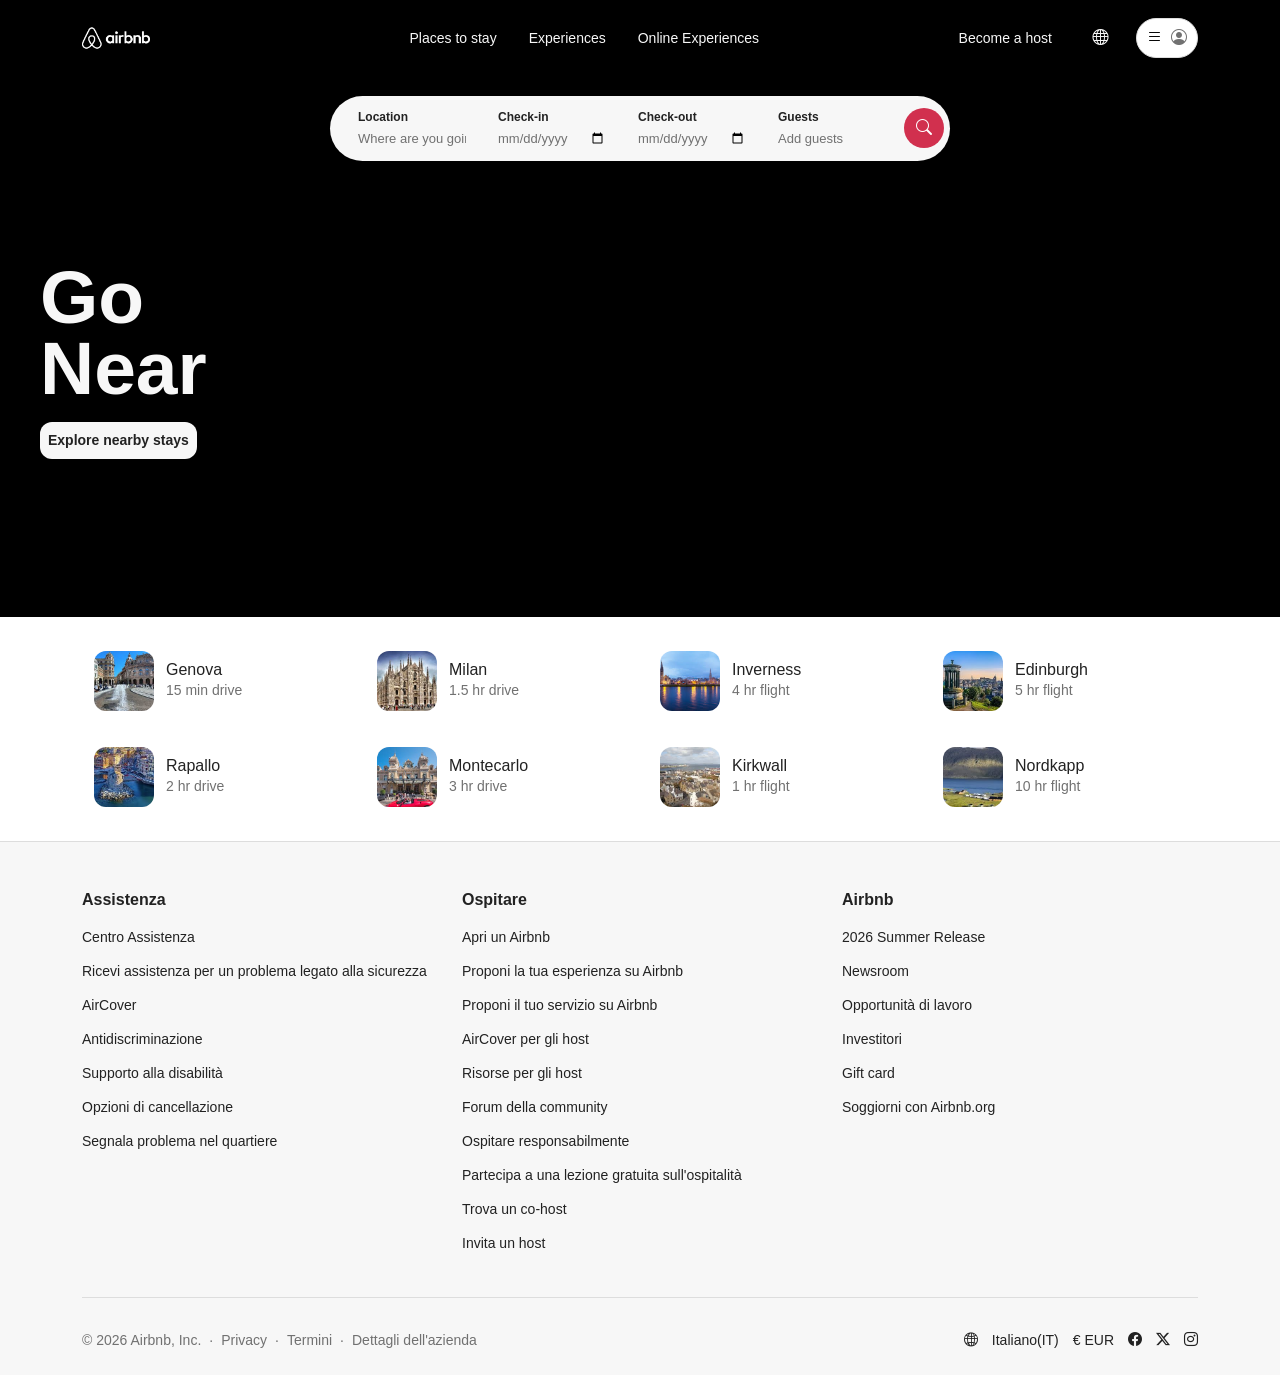
==== index.html @ c4cf6359 "aggiunta hover a search-lens" ====
<!DOCTYPE html>
<html lang="it">

<head>
  <meta charset="UTF-8">
  <meta name="viewport" content="width=device-width, initial-scale=1.0">
  <title>Airbnb Clone</title>

  <!-- BOOTSTRAP -->
  <link href="https://cdn.jsdelivr.net/npm/bootstrap@5.3.8/dist/css/bootstrap.min.css" rel="stylesheet">

  <!-- BOOTSTRAP ICONS -->
  <link rel="stylesheet" href="https://cdn.jsdelivr.net/npm/bootstrap-icons@1.11.3/font/bootstrap-icons.css">

  <!-- CSS -->
  <link rel="stylesheet" href="style.css">
</head>

<body>

    <header class="topbar">
        <nav class="navbar navbar-expand-lg py-3">
            <div class="container">

                <!-- logo -->
                <a href="#" class="navbar-brand brand me-0">
                    <img src="assets/logo.png" alt="Airbnb logo">
                </a>

                  <!-- bottone hamburger -->
                <button class="navbar-toggler custom-toggler border-0 shadow-none" type="button" data-bs-toggle="collapse" data-bs-target="#airbnbNavbar" aria-controls="airbnbNavbar" aria-expanded="false" aria-label="Toggle navigation">
                    <span class="navbar-toggler-icon"></span>
                </button>

                 <!-- contenuto collassabile -->
                <div class="collapse navbar-collapse" id="airbnbNavbar">

                    <!-- menu centrale -->
                    <ul class="navbar-nav mx-auto mb-lg-0 align-items-lg-center">
                        <li class="nav-item">
                            <a href="#" class="nav-link topbar-link">Places to stay</a>
                        </li>
                        <li class="nav-item">
                            <a href="#" class="nav-link topbar-link">Experiences</a>
                        </li>
                        <li class="nav-item">
                            <a href="#" class="nav-link topbar-link">Online Experiences</a>
                        </li>
                    </ul>

                    <!-- parte destra -->
                     <div class="d-flex flex-column flex-lg-row align-items-start align-items-lg-center gap-2 gap-lg-3 topbar-right">
                        <a href="#" class="host-link text-decoration-none">Become a host</a>

                        <button class="icon-btn d-flex align-items-center justify-content-center" type="button">
                            <i class="bi bi-globe"></i>
                        </button>

                        <button class="profile-btn d-flex align-items-center gap-2" type="button">
                            <i class="bi bi-list" style="color: black;"></i>
                            <i class="bi bi-person-circle"></i>
                        </button>
                     </div>
                </div>
            </div>
        </nav>
    </header>

    <section class="hero">
    <form class="airbnb-search shadow-sm">
        <div class="search-group">
            <label for="location">Location</label>
            <input type="text" id="location" placeholder="Where are you going?">
        </div>

        <div class="search-group">
            <label for="checkin">Check-in</label>
            <input type="date" id="checkin">
        </div>

        <div class="search-group">
            <label for="checkout">Check-out</label>
            <input type="date" id="checkout">
        </div>

        <div class="search-group">
            <label for="guests">Guests</label>
            <input type="text" id="guests" placeholder="Add guests">
        </div>

        <div class="search-lens">
            <i class="bi bi-search" style="color: white;"></i>
        </div>
    </form>

    <!-- CONTENUTO HERO -->
    <div class="hero-content">
      <div class="hero-text">

        <h1>
          Go<br>
          Near
        </h1>

        <a href="#" class="hero-btn">
          Explore nearby stays
        </a>
      </div>
    </div>
    </section>

    <section class="places py-4">
      <div class="container">
        <div class="row g-3">
          <div class="col-12 col-sm-6 col-lg-3">
            <div class="place-card">
              <img src="assets/principale/download.jpg" alt="Genova">
              <div>
                <h4>Genova</h4>
                <p>15 min drive</p>
              </div>
            </div>
          </div>

          <div class="col-12 col-sm-6 col-lg-3">
            <div class="place-card">
              <img src="assets/principale/download1.jpg" alt="Milan">
              <div>
                <h4>Milan</h4>
                <p>1.5 hr drive</p>
              </div>
            </div>
          </div>

          <div class="col-12 col-sm-6 col-lg-3">
            <div class="place-card">
              <img src="assets/principale/download2.jpg" alt="Inverness">
              <div>
                <h4>Inverness</h4>
                <p>4 hr flight</p>
              </div>
            </div>
          </div>

          <div class="col-12 col-sm-6 col-lg-3">
            <div class="place-card">
              <img src="assets/principale/download3.jpg" alt="Edinburgh">
              <div>
                <h4>Edinburgh</h4>
                <p>5 hr flight</p>
              </div>
            </div>
          </div>

          <div class="col-12 col-sm-6 col-lg-3">
            <div class="place-card">
              <img src="assets/principale/download4.jpg" alt="Rapallo">
              <div>
                <h4>Rapallo</h4>
                <p>2 hr drive</p>
              </div>
            </div>
          </div>

          <div class="col-12 col-sm-6 col-lg-3">
            <div class="place-card">
              <img src="assets/principale/download5.jpg" alt="Montecarlo">
              <div>
                <h4>Montecarlo</h4>
                <p>3 hr drive</p>
              </div>
            </div>
          </div>

          <div class="col-12 col-sm-6 col-lg-3">
            <div class="place-card">
              <img src="assets/principale/download6.jpg" alt="Kirkwall">
              <div>
                <h4>Kirkwall</h4>
                <p>1 hr flight</p>
              </div>
            </div>
          </div>

          <div class="col-12 col-sm-6 col-lg-3">
            <div class="place-card">
              <img src="assets/principale/download7.jpg" alt="Nordkapp">
              <div>
                <h4>Nordkapp</h4>
                <p>10 hr flight</p>
              </div>
            </div>
          </div>
        </div>
      </div>
    </section>
    
    <footer>

        <div class="container">
            <div class="row">
                <div class="col-12 col-md-4">

                    <h6>Assistenza</h6>
                    <ul>
                        <li><a href="#">Centro Assistenza</a></li>
                        <li><a href="#">Ricevi assistenza per un problema legato alla sicurezza</a></li>
                        <li><a href="#">AirCover</a></li>
                        <li><a href="#">Antidiscriminazione</a></li>
                        <li><a href="#">Supporto alla disabilità</a></li>
                        <li><a href="#">Opzioni di cancellazione</a></li>
                        <li><a href="#">Segnala problema nel quartiere</a></li>
                        
                    </ul>
                </div>

                <div class="col-12 col-md-4">

                    <h6>Ospitare</h6>
                    <ul>
                        <li><a href="#">Apri un Airbnb</a></li>
                        <li><a href="#">Proponi la tua esperienza su Airbnb</a></li>
                        <li><a href="#">Proponi il tuo servizio su Airbnb</a></li>
                        <li><a href="#">AirCover per gli host</a></li>
                        <li><a href="#">Risorse per gli host</a></li>
                        <li><a href="#">Forum della community</a></li>
                        <li><a href="#">Ospitare responsabilmente</a></li>
                        <li><a href="#">Partecipa a una lezione gratuita sull'ospitalità</a></li>
                        <li><a href="#">Trova un co-host</a></li>
                        <li><a href="#">Invita un host</a></li>
                    </ul>
                </div>

                <div class="col-12 col-md-4">

                    <h6>Airbnb</h6>
                    <ul>
                        <li><a href="#">2026 Summer Release</a></li>
                        <li><a href="#">Newsroom</a></li>
                        <li><a href="#">Opportunità di lavoro</a></li>
                        <li><a href="#">Investitori</a></li>
                        <li><a href="#">Gift card</a></li>
                        <li><a href="#">Soggiorni con Airbnb.org</a></li>
                    </ul>
                </div>
            </div>

            <div class="footer-divider"></div>

            <div class="footer-bottom">
                 <div class="footer-left">
                    <span>© 2026 Airbnb, Inc.</span> 
                    <span>·</span>
                    <a href="#">Privacy</a>
                    <span>·</span>
                    <a href="#">Termini</a>
                    <span>·</span>
                    <a href="#">Dettagli dell'azienda</a>
                </div>

                <div class="footer-right">
                    <i class="bi bi-globe2"></i>
                    <span>Italiano(IT)</span>
                    <span>€ EUR</span>
                    <i class="bi bi-facebook"></i>
                    <i class="bi bi-twitter-x"></i>
                    <i class="bi bi-instagram"></i>
                </div>
            </div>
        </div>
    </footer>

  <!-- BOOTSTRAP JS -->
  <script src="https://cdn.jsdelivr.net/npm/bootstrap@5.3.8/dist/js/bootstrap.bundle.min.js"></script>

</body>
</html>
---- style.css ----
:root {
  --color-black: #000000;
  --color-white: #ffffff;
  --color-dark: #222222;
  --color-gray: #717171;
  --color-light-gray: #f7f7f7;
  --color-border: #dddddd;
  --hero-overlay: rgba(0, 0, 0, 0.45);
  --airbnb-red: #d1304e;
  --airbnb-red-hover: #f60934;
  --color-dark-hover: #1f1f1f;
  --color-soft-text: #cfcfcf;
  --color-soft-text-2: #d8d8d8;
}

/* RESET */
* {
  margin: 0;
  padding: 0;
  box-sizing: border-box;
}

body {
  color: var(--color-dark);
  font-family: Arial, Helvetica, sans-serif;
  background-color: var(--color-white);
}

img {
  display: block;
  max-width: 100%;
}

/* =========================
   NAVBAR
========================= */
.topbar {
  background-color: var(--color-black);
}

.navbar {
  background-color: var(--color-black);
}

.brand img {
  height: 34px;
}

.custom-toggler {
  padding: 4px 8px;
}

.navbar-toggler-icon {
  filter: invert(1);
}

.navbar-nav .nav-item {
  margin: 0;
}

.topbar-link {
  color: var(--color-light-gray);
  font-size: 14px;
  font-weight: 500;
  padding: 10px 16px !important;
  border-radius: 999px;
  transition: background-color 0.2s ease, color 0.2s ease;
}

.topbar-link:hover,
.topbar-link.active {
  background-color: var(--color-dark-hover);
  color: var(--color-light-gray);
}

.host-link {
  color: var(--color-light-gray);
  font-size: 14px;
  font-weight: 500;
  padding: 10px 12px;
  border-radius: 999px;
  transition: background-color 0.2s ease;
  white-space: nowrap;
}

.host-link:hover {
  background-color: var(--color-dark-hover);
  color: var(--color-light-gray);
}

.icon-btn {
  width: 40px;
  height: 40px;
  border: none;
  border-radius: 50%;
  background: transparent;
  color: var(--color-light-gray);
  padding: 0;
  transition: background-color 0.2s ease;
}

.icon-btn:hover {
  background-color: var(--color-dark-hover);
}

.icon-btn i {
  font-size: 16px;
}

.profile-btn {
  padding: 7px 10px;
  border: 1px solid var(--color-border);
  border-radius: 999px;
  background-color: var(--color-white);
  transition: box-shadow 0.2s ease;
}

.profile-btn:hover {
  box-shadow: 0 2px 8px rgba(0, 0, 0, 0.15);
  background-color: var(--color-soft-text-2);
}

.profile-btn i {
  color: var(--color-gray);
  font-size: 16px;
}

/* DESKTOP NAVBAR */
@media (min-width: 992px) {
  .navbar .container {
    display: flex;
    align-items: center;
  }

  .brand {
    flex: 0 0 140px;
  }

  .navbar-collapse {
    display: flex !important;
    align-items: center;
    flex: 1;
  }

  .nav-center {
    flex: 1;
    display: flex;
    justify-content: center;
    gap: 8px;
  }

  .topbar-right {
    flex: 0 0 220px;
    display: flex;
    justify-content: flex-end;
    align-items: center;
  }
}

/* =========================
   HERO
========================= */
.hero {
  background-color: var(--color-black);
  padding: 20px 0 56px;
}

.hero-wrapper {
  display: flex;
  flex-direction: column;
  gap: 32px;
}

/* FORM DI RICERCA */
.airbnb-search {
  display: flex;
  align-items: center;
  background-color: var(--color-light-gray);
  border-radius: 999px;
  padding: 4px 6px 4px 14px;
  width: 100%;
  max-width: 620px;
  margin: 0 auto;
  gap: 4px;
  box-shadow: 0 6px 18px rgba(0, 0, 0, 0.12);
}

.search-group {
  display: flex;
  flex-direction: column;
  justify-content: center;
  padding: 8px 14px;
  flex: 1;
  min-width: 0;
  position: relative;
}

.search-group label {
  font-size: 12px;
  font-weight: 600;
  color: var(--color-dark);
  margin-bottom: 3px;
}

.search-group input {
  width: 100%;
  border: none;
  outline: none;
  background: transparent;
  color: var(--color-gray);
  font-size: 13px;
}

.search-group input::placeholder {
  color: var(--color-gray);
}

.search-lens {
  display: flex;
  align-items: center;
  justify-content: center;
  width: 40px;
  height: 40px;
  border-radius: 50%;
  background-color: var(--airbnb-red);
  cursor: pointer;
  flex-shrink: 0;
  transition: background-color 0.2s ease;
}

.search-lens:hover {
  background-color: var(--airbnb-red-hover);
}

/* CONTENUTO HERO */
.hero-content {
  background-image: url("assets/home.jpg");
  background-size: cover;
  background-position: center;
  background-repeat: no-repeat;
  display: flex;
  align-items: center;
  height: 400px;
}

.hero-text {
  flex: 0 0 20%;
  margin-left: 40px;
  color: var(--color-light-gray);

}

.hero-subtitle {
  color: var(--color-soft-text);
  font-size: 18px;
  margin-bottom: 10px;
}

.hero-text h1 {
  font-size: 75px;
  line-height: 0.95;
  font-weight: 700;
  margin-bottom: 18px;
}

.hero-description {
  color: var(--color-soft-text-2);
  font-size: 16px;
  line-height: 1.6;
  margin-bottom: 24px;
  max-width: 420px;
}

.hero-btn {
  display: inline-block;
  background-color: var(--color-light-gray);
  color: var(--color-dark);
  text-decoration: none;
  padding: 8px 8px;
  border-radius: 12px;
  font-size: 14px;
  font-weight: 600;
}

.hero-btn:hover {
  color: var(--color-dark);
}

.hero-image {
  flex: 0 0 56%;
}

.hero-image img {
  width: 100%;
  height: 480px;
  object-fit: cover;
  border-radius: 24px;
}

/* =========================
   CARDS SECTION
========================= */
.discover-section {
  background-color: var(--color-white);
}

.section-overline {
  font-size: 14px;
  color: var(--color-gray);
  text-transform: uppercase;
  letter-spacing: 1px;
}

.section-title {
  font-size: 36px;
  font-weight: 700;
  color: var(--color-dark);
}

.discover-link {
  color: var(--color-dark);
  text-decoration: none;
  font-weight: 600;
}

.discover-link:hover {
  text-decoration: underline;
}

.stay-card {
  background-color: var(--color-white);
  border-radius: 22px;
  overflow: hidden;
  box-shadow: 0 8px 24px rgba(0, 0, 0, 0.08);
  transition: transform 0.2s ease;
}

.stay-card:hover {
  transform: translateY(-4px);
}

.stay-card img {
  width: 100%;
  height: 260px;
  object-fit: cover;
}

.stay-card-body {
  padding: 18px;
}

.stay-card-body h5 {
  font-size: 18px;
  margin-bottom: 6px;
  color: var(--color-dark);
}

.stay-card-body p {
  font-size: 14px;
  color: var(--color-gray);
  margin: 0;
}

/* =========================
   PLACES / DESTINAZIONI
========================= */

/* sezione che contiene tutte le card */
.places {
  padding: 40px 0;
  background-color: var(--color-white);
}

.place-card {
  display: flex;
  align-items: center;
  gap: 12px;
  cursor: pointer;
  min-height: 76px;
  padding: 10px 12px;
  border-radius: 12px;
  transition: background-color 0.2s ease, transform 0.2s ease;
}

.place-card img {
  width: 60px;
  height: 60px;
  border-radius: 12px;
  object-fit: cover;
  transition: transform 0.2s ease;
}

.place-card:hover {
  background-color: var(--color-light-gray);
  transform: translateY(-2px);
}

.place-card h4 {
  margin: 0;
  font-size: 16px;
}

.place-card p {
  margin: 0;
  font-size: 14px;
  color: var(--color-gray);
}

/* =========================
   FOOTER
========================= */
footer {
  background-color: var(--color-light-gray);
  border-top: 1px solid var(--color-border);
  padding: 48px 0 24px;
}

footer h6 {
  color: var(--color-dark);
  font-weight: 600;
  margin-bottom: 16px;
  font-size: 16px;
}

footer ul {
  list-style: none;
  padding: 0;
  margin: 0;
}

footer ul li {
  margin-bottom: 10px;
}

footer ul li a {
  text-decoration: none;
  color: var(--color-dark);
  font-size: 14px;
}

footer ul li a:hover {
  text-decoration: underline;
}

.footer-divider {
  margin: 32px 0;
  border-top: 1px solid var(--color-border);
}

.footer-bottom {
  display: flex;
  justify-content: space-between;
  align-items: center;
  flex-wrap: wrap;
}

.footer-left {
  display: flex;
  align-items: center;
  flex-wrap: wrap;
  gap: 8px;
  color: var(--color-gray);
  font-size: 14px;
}

.footer-left a {
  text-decoration: none;
  color: var(--color-gray);
}

.footer-left a:hover {
  text-decoration: underline;
}

.footer-right {
  display: flex;
  align-items: center;
  gap: 14px;
  color: var(--color-dark);
  font-size: 14px;
  flex-wrap: wrap;
}

.footer-right i,
.footer-right span {
  cursor: pointer;
}

/* =========================
   TABLET + SMARTPHONE
========================= */
@media (max-width: 991.98px) {
  .navbar-collapse {
    padding-top: 18px;
  }

  .nav-center {
    align-items: flex-start !important;
    gap: 6px;
    margin-bottom: 18px;
  }

  .topbar-link {
    padding: 8px 0 !important;
    border-radius: 0;
  }

  .topbar-link:hover,
  .topbar-link.active {
    background-color: transparent;
  }

  .topbar-right {
    display: flex;
    flex-direction: column;
    align-items: flex-start;
    gap: 10px;
  }

  .hero {
    padding: 20px 0 40px;
  }

  .airbnb-search {
    flex-direction: column;
    align-items: stretch;
    border-radius: 20px;
    padding: 12px;
    gap: 10px;
    max-width: 420px;
  }

  .search-group {
    width: 100%;
    padding: 10px 12px;
    border: 1px solid var(--color-border);
    border-radius: 14px;
  }

  .search-group label {
    font-size: 11px;
  }

  .search-group input {
    font-size: 12px;
  }

  .search-group:not(:last-of-type)::after {
    display: none;
  }

  .search-lens {
    width: 100%;
    height: 44px;
    border-radius: 14px;
  }

  .hero-content {
    align-items: flex-end;
    height: 360px;
    padding: 0 24px 28px;
  }

  .hero-text {
    flex: 0 0 auto;
    margin-left: 0;
    margin-top: auto;
  }

  .hero-text h1 {
    font-size: 48px;
    margin-bottom: 14px;
  }

  .hero-btn {
    padding: 9px 12px;
    font-size: 13px;
  }

  .places {
    padding: 28px 0;
  }

  footer {
    padding: 40px 0 24px;
  }

  .footer-bottom {
    flex-direction: column;
    align-items: flex-start;
    gap: 12px;
  }
}

@media (max-width: 575.98px) {
  .hero {
    padding: 16px 0 32px;
  }

  .airbnb-search {
    max-width: 320px;
    padding: 10px;
    gap: 8px;
  }

  .search-group {
    padding: 8px 10px;
    border-radius: 12px;
  }

  .search-lens {
    height: 40px;
  }

  .hero-content {
    height: 300px;
    padding: 0 18px 22px;
  }

  .hero-text h1 {
    font-size: 38px;
    line-height: 0.98;
  }

  .hero-btn {
    padding: 8px 10px;
    font-size: 12px;
  }
}
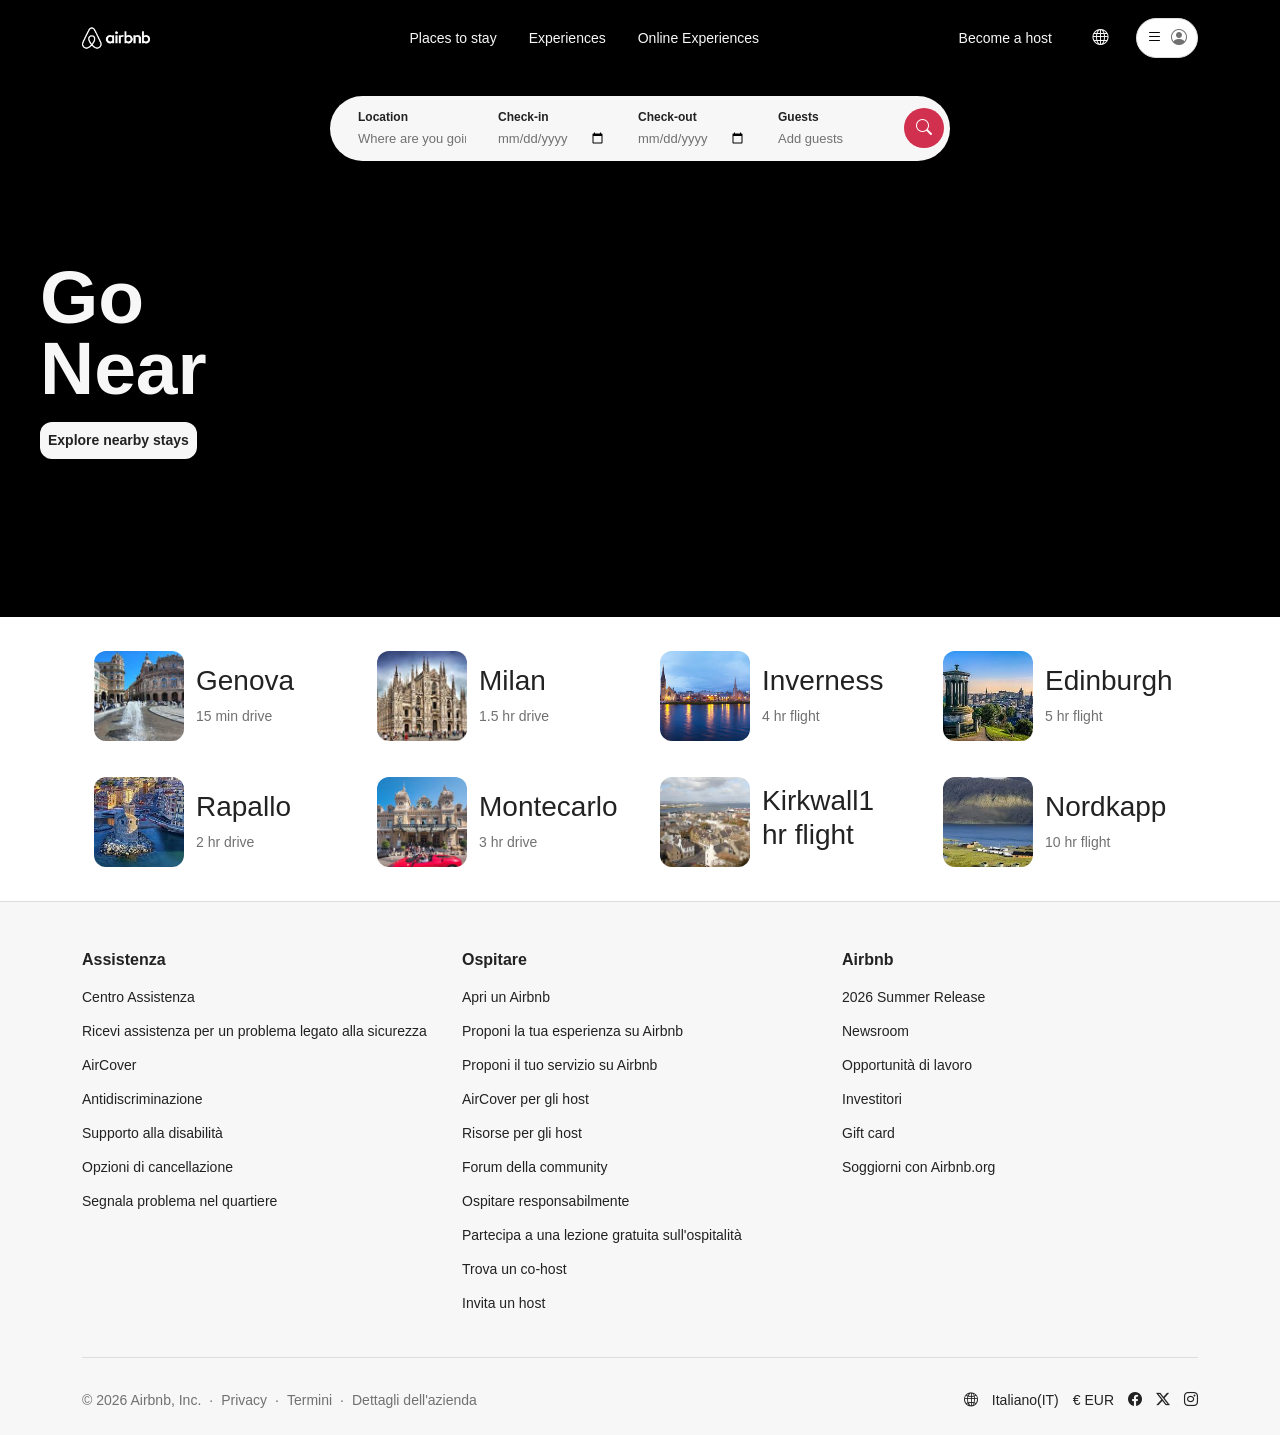
==== commit f0a68003: "correzione htnl h3" ====
--- a/index.html
+++ b/index.html
@@ -116,7 +116,7 @@
             <div class="place-card">
               <img src="assets/principale/download.jpg" alt="Genova">
               <div>
-                <h4>Genova</h4>
+                <h3>Genova</h3>
                 <p>15 min drive</p>
               </div>
             </div>
@@ -126,7 +126,7 @@
             <div class="place-card">
               <img src="assets/principale/download1.jpg" alt="Milan">
               <div>
-                <h4>Milan</h4>
+                <h3>Milan</h3>
                 <p>1.5 hr drive</p>
               </div>
             </div>
@@ -136,7 +136,7 @@
             <div class="place-card">
               <img src="assets/principale/download2.jpg" alt="Inverness">
               <div>
-                <h4>Inverness</h4>
+                <h3>Inverness</h3>
                 <p>4 hr flight</p>
               </div>
             </div>
@@ -146,7 +146,7 @@
             <div class="place-card">
               <img src="assets/principale/download3.jpg" alt="Edinburgh">
               <div>
-                <h4>Edinburgh</h4>
+                <h3>Edinburgh</h3>
                 <p>5 hr flight</p>
               </div>
             </div>
@@ -156,7 +156,7 @@
             <div class="place-card">
               <img src="assets/principale/download4.jpg" alt="Rapallo">
               <div>
-                <h4>Rapallo</h4>
+                <h3>Rapallo</h3>
                 <p>2 hr drive</p>
               </div>
             </div>
@@ -166,7 +166,7 @@
             <div class="place-card">
               <img src="assets/principale/download5.jpg" alt="Montecarlo">
               <div>
-                <h4>Montecarlo</h4>
+                <h3>Montecarlo</h3>
                 <p>3 hr drive</p>
               </div>
             </div>
@@ -176,7 +176,7 @@
             <div class="place-card">
               <img src="assets/principale/download6.jpg" alt="Kirkwall">
               <div>
-                <h4>Kirkwall</h4>
+                <h3>Kirkwall</h43h3
                 <p>1 hr flight</p>
               </div>
             </div>
@@ -186,7 +186,7 @@
             <div class="place-card">
               <img src="assets/principale/download7.jpg" alt="Nordkapp">
               <div>
-                <h4>Nordkapp</h4>
+                <h3>Nordkapp</h3>
                 <p>10 hr flight</p>
               </div>
             </div>
--- a/style.css
+++ b/style.css
@@ -31,9 +31,7 @@
   max-width: 100%;
 }
 
-/* =========================
-   NAVBAR
-========================= */
+/* NAVBAR */
 .topbar {
   background-color: var(--color-black);
 }
@@ -157,9 +155,7 @@
   }
 }
 
-/* =========================
-   HERO
-========================= */
+/* HERO */
 .hero {
   background-color: var(--color-black);
   padding: 20px 0 56px;
@@ -297,9 +293,7 @@
   border-radius: 24px;
 }
 
-/* =========================
-   CARDS SECTION
-========================= */
+/* CARDS SECTION */
 .discover-section {
   background-color: var(--color-white);
 }
@@ -361,9 +355,7 @@
   margin: 0;
 }
 
-/* =========================
-   PLACES / DESTINAZIONI
-========================= */
+/* PLACES / DESTINAZIONI */
 
 /* sezione che contiene tutte le card */
 .places {
@@ -383,8 +375,8 @@
 }
 
 .place-card img {
-  width: 60px;
-  height: 60px;
+  width: 90px;
+  height: 90px;
   border-radius: 12px;
   object-fit: cover;
   transition: transform 0.2s ease;
@@ -406,9 +398,7 @@
   color: var(--color-gray);
 }
 
-/* =========================
-   FOOTER
-========================= */
+/* FOOTER */
 footer {
   background-color: var(--color-light-gray);
   border-top: 1px solid var(--color-border);
@@ -486,9 +476,7 @@
   cursor: pointer;
 }
 
-/* =========================
-   TABLET + SMARTPHONE
-========================= */
+/* TABLET + SMARTPHONE */
 @media (max-width: 991.98px) {
   .navbar-collapse {
     padding-top: 18px;
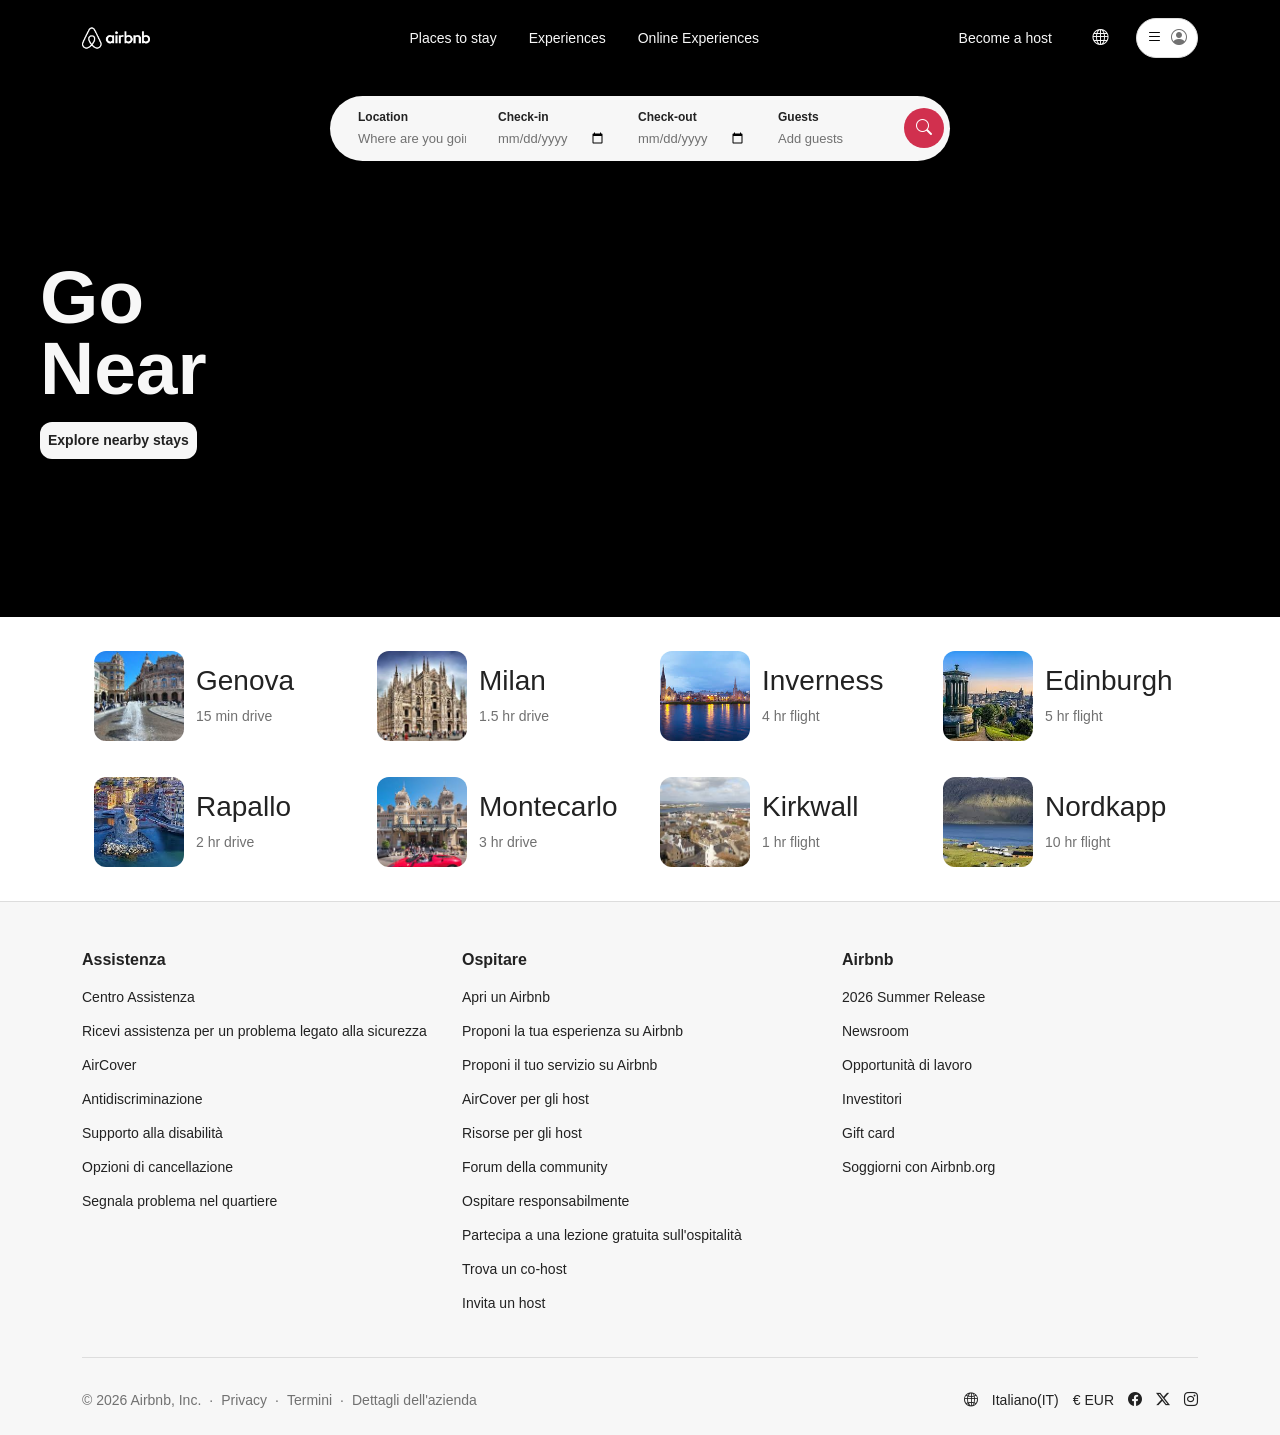
==== commit fc43bb41: "piccola modifica card css" ====
--- a/index.html
+++ b/index.html
@@ -176,7 +176,7 @@
             <div class="place-card">
               <img src="assets/principale/download6.jpg" alt="Kirkwall">
               <div>
-                <h3>Kirkwall</h43h3
+                <h3>Kirkwall</h3>
                 <p>1 hr flight</p>
               </div>
             </div>
--- a/style.css
+++ b/style.css
@@ -368,7 +368,7 @@
   align-items: center;
   gap: 12px;
   cursor: pointer;
-  min-height: 76px;
+  min-height: 80px;
   padding: 10px 12px;
   border-radius: 12px;
   transition: background-color 0.2s ease, transform 0.2s ease;
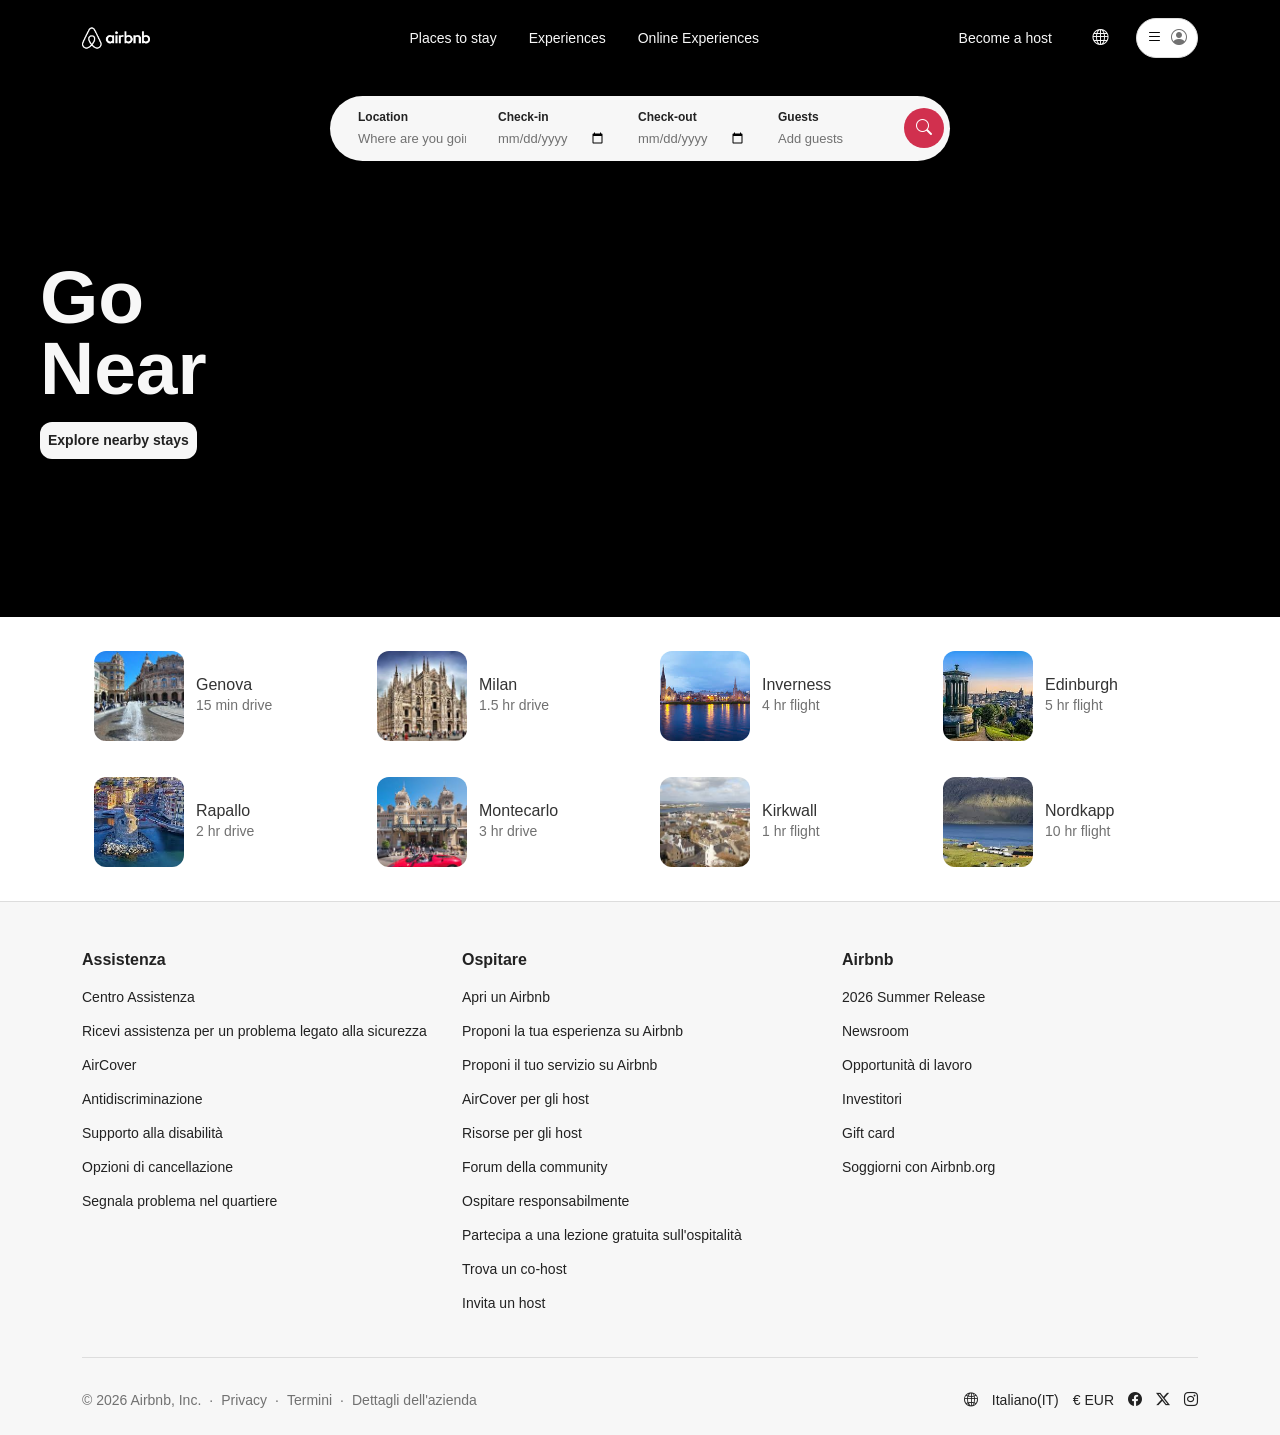
==== commit d7105504: "collegamenti tra pagine html 13/03/26" ====
--- a/index.html
+++ b/index.html
@@ -113,13 +113,19 @@
       <div class="container">
         <div class="row g-3">
           <div class="col-12 col-sm-6 col-lg-3">
-            <div class="place-card">
-              <img src="assets/principale/download.jpg" alt="Genova">
-              <div>
-                <h3>Genova</h3>
-                <p>15 min drive</p>
-              </div>
-            </div>
+
+
+            <a href="indexAirbnb2.html">
+                <div class="place-card">
+                  <img src="assets/principale/download.jpg" alt="Genova">
+                  <div>
+                    <h3>Genova</h3>
+                    <p>15 min drive</p>
+                  </div>
+                </div>
+            </a>
+
+
           </div>
 
           <div class="col-12 col-sm-6 col-lg-3">
--- a/style.css
+++ b/style.css
@@ -363,6 +363,10 @@
   background-color: var(--color-white);
 }
 
+.places a {
+  text-decoration: none;
+}
+
 .place-card {
   display: flex;
   align-items: center;
@@ -387,9 +391,10 @@
   transform: translateY(-2px);
 }
 
-.place-card h4 {
+.place-card h3 {
   margin: 0;
   font-size: 16px;
+  color: #333333;
 }
 
 .place-card p {
